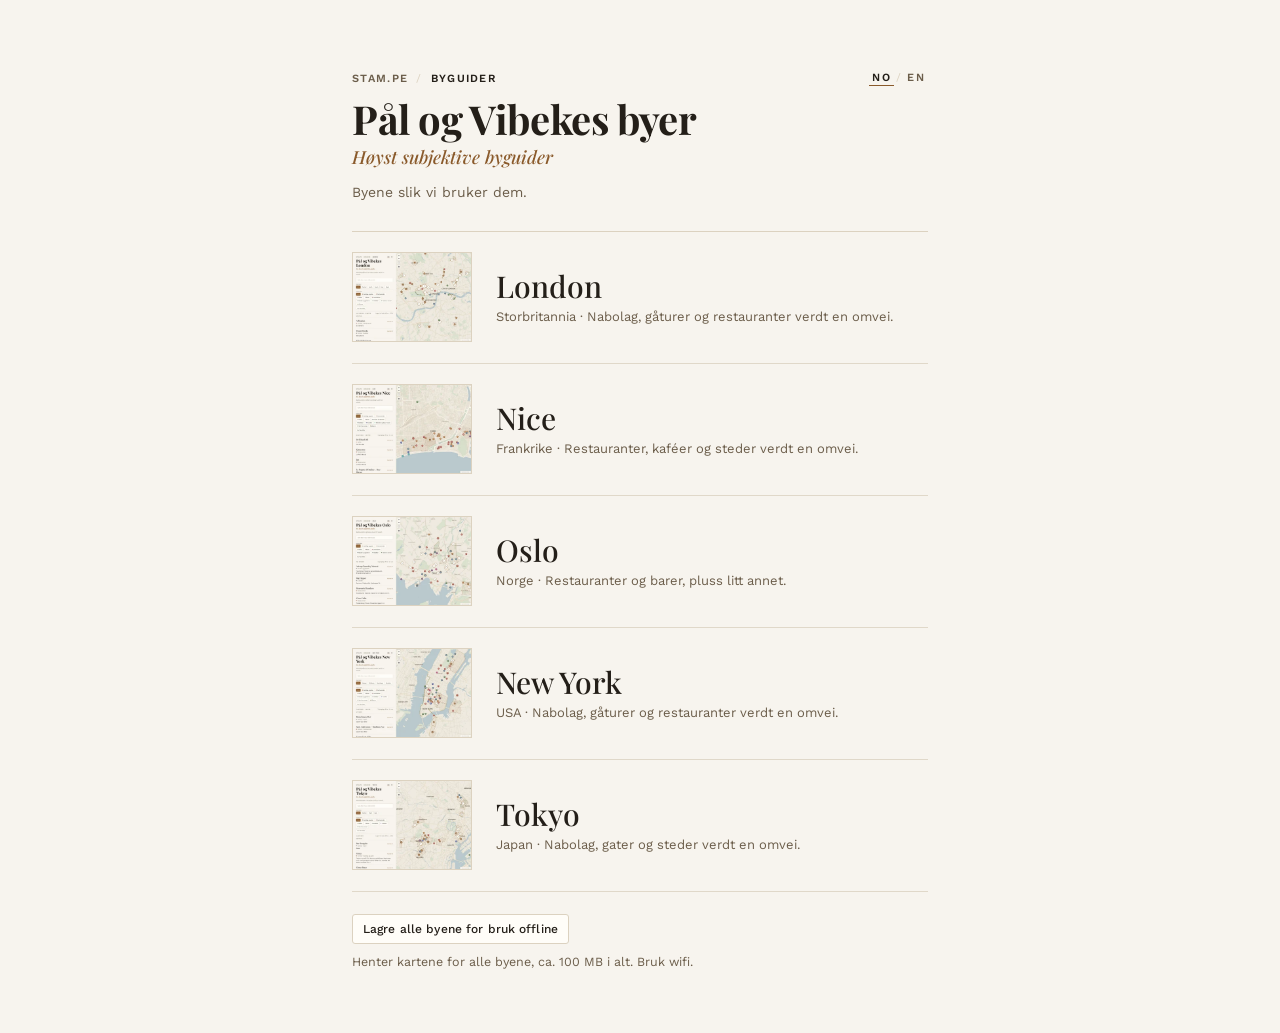
==== index.html @ fcaa3b50 "Forside: Slett ved «Lagre alle byene» sletter bare byguidene Reiseplanleggingen og stam.pe-forsiden " ====
<!DOCTYPE html>
<html lang="no">
<head>
<meta charset="utf-8">
<meta name="viewport" content="width=device-width, initial-scale=1">
<title>Pål og Vibekes byguider</title>
<link rel="apple-touch-icon" href="apple-touch-icon.png">
<meta name="apple-mobile-web-app-title" content="Byguider">
<meta name="mobile-web-app-capable" content="yes">
<meta name="theme-color" content="#F7F4EE">
<meta name="robots" content="noindex, nofollow, noarchive">
<link rel="preconnect" href="https://fonts.googleapis.com">
<link rel="preconnect" href="https://fonts.gstatic.com" crossorigin>
<link href="https://fonts.googleapis.com/css2?family=Playfair+Display:ital,wght@0,500;0,700;1,500&family=Work+Sans:wght@400;500;600&display=swap" rel="stylesheet">
<link rel="stylesheet" href="style.css">
</head>
<body class="forside">

<main class="forside-innhold">
  <header class="sidebar-head forside-head">
    <nav class="smuler" data-t-aria="duErHer">
      <a href="/">stam.pe</a><span class="smule-skille">/</span><span aria-current="page" data-t="byguider">Byguider</span>
      <span class="sprakvalg" role="group" data-t-aria="sprak"><button type="button" data-sprak="no" lang="no">NO</button><span class="smule-skille">/</span><button type="button" data-sprak="en" lang="en">EN</button></span>
    </nav>
    <h1 class="tittel" data-t="tittel">Pål og Vibekes byer</h1>
    <p class="kicker" data-t="kicker">Høyst subjektive byguider</p>
    <p class="ingress" data-t="ingress">Byene slik vi bruker dem.</p>
  </header>
  <nav class="by-liste" id="by-liste" data-t-aria="byer"></nav>
  <section class="offline-boks" id="offline-boks" hidden>
    <button type="button" class="chip" id="lagre-alle" data-t="lagreAlle"></button>
    <p class="offline-merknad" id="offline-merknad" aria-live="polite"></p>
    <p class="offline-lager" id="offline-lager" hidden><span data-t="lagretHer"></span> · <button type="button" class="lenkeknapp" id="slett-lagret" data-t="slett">Slett</button></p>
  </section>
</main>

<script>
/* Offline: sw.js lagrer alle byenes sider og data; kartet lagres når en by åpnes. */
if ('serviceWorker' in navigator) navigator.serviceWorker.register('sw.js').catch(() => {});
</script>
<script>
/* Språk: samme valg og lagring som i app.js (NO / EN, ?lang=en, husket i nettleseren).
   Lista bygges fra byer.json — ny by vises her automatisk. Engelske tekster fra
   feltene land_en, beskrivelse_en og evt. navn_en; mangler de, vises norsk.
   Miniatyr: bilder/<id>.webp (360×270, lages med .claude/miniatyrer.sh), eller feltet «bilde»
   i byer.json. I mørk modus bilder/<id>-mork.webp; mangler den, brukes den lyse. By med status «kommer» eller uten bilde får en tom ramme i samme størrelse. */
const NOKKEL = 'byguider-sprak';
const TEKST = {
  no: { duErHer: 'Du er her', sidetittel: 'Pål og Vibekes byguider', byguider: 'Byguider', tittel: 'Pål og Vibekes byer', kicker: 'Høyst subjektive byguider',
        ingress: 'Byene slik vi bruker dem.', byer: 'Byer', sprak: 'Språk',
        lagreAlle: 'Lagre alle byene for bruk offline',
        lagreMerknad: 'Henter kartene for alle byene, ca. 100 MB i alt. Bruk wifi.',
        lagrer: (by, pst, n, tot) => 'Lagrer ' + by + ' … ' + pst + ' % (' + n + ' av ' + tot + ')',
        ferdig: 'Alle byene er tilgjengelige offline.',
        delvis: 'Noe ble ikke lagret. Prøv igjen.',
        kreverNett: 'Krever nett.',
        lagretHer: 'Byguidene er lagret på denne enheten',
        slett: 'Slett',
        slettSporsmal: 'Slette byguidene fra denne enheten? Kartene lastes ned igjen neste gang du åpner en by med nett.',
        klar: dato => 'Tilgjengelig offline · ' + dato },
  en: { duErHer: 'You are here', sidetittel: 'Pål and Vibeke’s city guides', byguider: 'City guides', tittel: 'Pål and Vibeke’s cities', kicker: 'Opinionated city guides',
        ingress: 'The cities as we use them.', byer: 'Cities', sprak: 'Language',
        lagreAlle: 'Save all cities for offline use',
        lagreMerknad: 'Downloads the maps for all cities, about 100 MB in total. Use Wi-Fi.',
        lagrer: (by, pst, n, tot) => 'Saving ' + by + ' … ' + pst + '% (' + n + ' of ' + tot + ')',
        ferdig: 'All cities are available offline.',
        delvis: 'Something was not saved. Try again.',
        kreverNett: 'Requires a connection.',
        lagretHer: 'The city guides are stored on this device',
        slett: 'Delete',
        slettSporsmal: 'Delete the city guides from this device? The maps will be downloaded again next time you open a city online.',
        klar: dato => 'Available offline · ' + dato }
};

let sprak = (() => {
  const q = new URLSearchParams(location.search).get('lang');
  if (q === 'en' || q === 'no') {
    try { localStorage.setItem(NOKKEL, q); } catch (e) {}
    return q;
  }
  try {
    const l = localStorage.getItem(NOKKEL);
    if (l === 'en' || l === 'no') return l;
  } catch (e) {}
  return 'no';
})();

let byer = [];

function tegn() {
  const T = TEKST[sprak];
  const en = sprak === 'en';
  document.documentElement.lang = sprak;
  document.title = T.sidetittel;
  document.querySelectorAll('[data-t]').forEach(e => { e.textContent = T[e.dataset.t]; });
  document.querySelectorAll('[data-t-aria]').forEach(e => { e.setAttribute('aria-label', T[e.dataset.tAria]); });
  document.querySelectorAll('.sprakvalg [data-sprak]').forEach(b => {
    b.setAttribute('aria-pressed', b.dataset.sprak === sprak ? 'true' : 'false');
  });

  if (!lagrer && !merknadSatt) document.getElementById('offline-merknad').textContent = T.lagreMerknad;
  visLagring();

  const nav = document.getElementById('by-liste');
  nav.innerHTML = '';
  byer.forEach(b => {
    // status: "kommer" = vises dempet og uten lenke
    const klar = b.status !== 'kommer';
    const a = document.createElement(klar ? 'a' : 'div');
    a.className = 'by-lenke' + (klar ? '' : ' er-inaktiv');
    if (klar) a.href = b.id + '/' + (en ? '?lang=en' : '');
    else a.setAttribute('aria-disabled', 'true');
    let bilde;
    if (klar) {
      bilde = document.createElement('img');
      const lys = b.bilde || 'bilder/' + b.id + '.webp';
      const mork = !b.bilde && matchMedia('(prefers-color-scheme: dark)').matches && 'bilder/' + b.id + '-mork.webp';
      bilde.src = mork || lys;
      bilde.alt = '';
      bilde.width = 120;
      bilde.height = 90;
      bilde.addEventListener('error', () => {
        if (mork && !bilde.src.endsWith(lys)) bilde.src = lys;
        else bilde.replaceWith(tomRamme());
      });
    } else bilde = tomRamme();
    bilde.classList.add('miniatyr');
    const tekst = document.createElement('span');
    tekst.className = 'by-tekst';
    const navn = document.createElement('span');
    navn.className = 'by-navn';
    navn.textContent = (en && b.navn_en) || b.navn;
    const meta = document.createElement('span');
    meta.className = 'by-meta';
    meta.textContent = [(en && b.land_en) || b.land, (en && b.beskrivelse_en) || b.beskrivelse]
      .filter(Boolean).join(' · ');
    tekst.append(navn, meta);
    const dato = klar && offlineDato(b.id);
    if (dato) {
      const st = document.createElement('span');
      st.className = 'by-offline';
      st.textContent = T.klar(dato);
      tekst.append(st);
    }
    a.append(bilde, tekst);
    nav.appendChild(a);
  });
}

/* Offline: datoen en by sist ble lagret, satt av app.js og lagreAlle (samme nøkkel). */
const offlineNokkel = id => 'byguider-offline:' + new URL('./', location.href).pathname + id;
function offlineDato(id) {
  let v = null;
  try { v = localStorage.getItem(offlineNokkel(id)); } catch (e) {}
  const d = v ? new Date(v) : null;
  if (!d || isNaN(d)) return null;
  return d.getDate() + (sprak === 'en'
    ? ' ' + 'Jan Feb Mar Apr May Jun Jul Aug Sep Oct Nov Dec'.split(' ')[d.getMonth()]
    : '. ' + 'jan feb mar apr mai jun jul aug sep okt nov des'.split(' ')[d.getMonth()]);
}

/* «Lagre alle byene»: ber sw.js lagre alle byene (lagreByer i sw.js regner ut kartet selv, uten å tegne
   det) og viser fremdriften. Kartstil og MapLibre er de samme som KARTSTIL og RESSURSER i app.js. */
const KARTSTIL = 'https://basemaps.cartocdn.com/gl/voyager-gl-style/style.json';
const MAPLIBRE = ['https://unpkg.com/maplibre-gl@5/dist/maplibre-gl.css', 'https://unpkg.com/maplibre-gl@5/dist/maplibre-gl.js'];
let lagrer = false, merknadSatt = false, igjen = [], feil = 0;

async function lagreAlle() {
  const merknad = document.getElementById('offline-merknad');
  if (lagrer) return;
  if (!navigator.onLine) { merknad.textContent = TEKST[sprak].kreverNett; merknadSatt = true; return; }
  const liste = byer.filter(b => b.status !== 'kommer');
  lagrer = true; feil = 0;
  igjen = liste.map(b => b.id);
  document.getElementById('lagre-alle').disabled = true;
  document.getElementById('slett-lagret').disabled = true;
  merknad.textContent = TEKST[sprak].lagrer(navnPa(liste[0].id), 0, 1, liste.length);
  const adresser = MAPLIBRE.concat(performance.getEntriesByType('resource').map(e => e.name).filter(u => /^https?:/.test(u)));
  const reg = await navigator.serviceWorker.ready;
  reg.active.postMessage({ type: 'lagre', stil: KARTSTIL, adresser: adresser, byer: liste.map(b => ({
    id: b.id,
    side: new URL(b.id + '/', location.href).href,
    data: new URL(b.data || 'data/' + b.id + '.md', location.href).href,
    geometri: b.geometri ? new URL(b.geometri, location.href).href : null
  })) });
}

/* Slett: bare byguidene. stam.pe, byguidene og reiseplanleggingen deler lager, men her slettes bare
   byguidenes lagre (byguider-*, se sw.js), service workeren for denne mappa og datoene for «Tilgjengelig
   offline». Plassbruk vises ikke: nettleseren oppgir bare tallet for hele stam.pe. Linja vises når
   kartene er lagret. «Slett alt» finnes på stam.pe-forsiden. */
async function visLagring() {
  const linje = document.getElementById('offline-lager');
  if (lagrer || !('caches' in window)) return;
  try { linje.hidden = !(await caches.keys()).some(n => n.startsWith('byguider-kart-')); } catch (e) { linje.hidden = true; }
}

async function slettLagret() {
  if (lagrer || !confirm(TEKST[sprak].slettSporsmal)) return;
  const her = new URL('./', location.href).href;
  try {
    const regs = await navigator.serviceWorker.getRegistrations();
    await Promise.all(regs.filter(r => r.scope === her).map(r => r.unregister()));
    await Promise.all((await caches.keys()).filter(n => n.startsWith('byguider-')).map(n => caches.delete(n)));
  } catch (e) {}
  try {
    Object.keys(localStorage).filter(k => k.startsWith('byguider-offline:')).forEach(k => localStorage.removeItem(k));
  } catch (e) {}
  location.reload();
}

const navnPa = id => { const b = byer.find(x => x.id === id) || {}; return (sprak === 'en' && b.navn_en) || b.navn || id; };

if ('serviceWorker' in navigator) {
  navigator.serviceWorker.addEventListener('message', e => {
    const m = e.data || {};
    if (!lagrer || !igjen.includes(m.by)) return;
    const merknad = document.getElementById('offline-merknad');
    const alle = byer.filter(b => b.status !== 'kommer').length;
    const nr = alle - igjen.length + 1;
    if (m.type === 'fremdrift') {
      merknad.textContent = TEKST[sprak].lagrer(navnPa(m.by), Math.floor(100 * m.ferdig / Math.max(1, m.totalt)), nr, alle);
    } else if (m.type === 'lagret') {
      if (m.feilet) feil++;
      else try { localStorage.setItem(offlineNokkel(m.by), new Date().toISOString()); } catch (err) {}
      igjen = igjen.filter(id => id !== m.by);
      if (!igjen.length) {
        lagrer = false;
        merknadSatt = true;
        document.getElementById('lagre-alle').disabled = false;
        document.getElementById('slett-lagret').disabled = false;
      }
      tegn();
      merknad.textContent = igjen.length ? TEKST[sprak].lagrer(navnPa(igjen[0]), 0, nr + 1, alle)
        : feil ? TEKST[sprak].delvis : TEKST[sprak].ferdig;
    }
  });
  navigator.serviceWorker.startMessages();   // Safari leverer ellers ikke meldingene til addEventListener
  document.getElementById('lagre-alle').addEventListener('click', lagreAlle);
  document.getElementById('slett-lagret').addEventListener('click', slettLagret);
  document.getElementById('offline-boks').hidden = false;
}

function tomRamme() {
  const r = document.createElement('span');
  r.className = 'miniatyr er-tom';
  return r;
}

document.addEventListener('click', e => {
  const b = e.target.closest('.sprakvalg [data-sprak]');
  if (!b || b.dataset.sprak === sprak) return;
  sprak = b.dataset.sprak;
  try { localStorage.setItem(NOKKEL, sprak); } catch (err) {}
  const u = new URL(location.href);
  if (sprak === 'en') u.searchParams.set('lang', 'en'); else u.searchParams.delete('lang');
  history.replaceState(history.state, '', u);
  tegn();
});

tegn();
fetch('byer.json')
  .then(r => r.json())
  .then(m => { byer = m.byer || []; tegn(); });
</script>
</body>
</html>
---- style.css ----
/* Byguider — retning A: redaksjonell
   Papirflate, serif kun til navn og titler, ingen skygger, ingen avrundede kort. */

:root {
  --papir:       #F7F4EE;
  --kartflate:   #EFEADF;
  --kort:        #FFFDF8;
  --tekst:       #241F19;
  --dempet:      #6B5D4A;
  --kant:        #DCD2C0;
  --kant-lys:    #E0D8C9;
  --aksent:      #8A5A2B;
  --aksent-hover:#63401D;
  --park:        #D6DFCB;
  --vann:        #B9C9CE;

  --sidebar-bredde: 440px;
}

* { box-sizing: border-box; }

/* hidden-attributtet skal vinne over display: flex o.l. */
[hidden] { display: none !important; }

html, body {
  margin: 0;
  height: 100%;
  background: var(--papir);
  color: var(--tekst);
  font-family: 'Work Sans', system-ui, sans-serif;
  font-size: 16px;
  -webkit-font-smoothing: antialiased;
}

.app {
  display: flex;
  height: 100vh;
  overflow: hidden;
}

/* ---------- Sidebar ---------- */

.sidebar {
  width: var(--sidebar-bredde);
  flex: 0 0 var(--sidebar-bredde);
  border-right: 1px solid var(--kant);
  background: var(--papir);
  display: flex;
  flex-direction: column;
  overflow: hidden;
}

.sidebar-head {
  padding: 34px 32px 20px;
}

/* Brødsmuler: stam.pe / Byguider / London */
.smuler {
  margin: 0 0 12px;
  font-size: 11px;
  font-weight: 600;
  letter-spacing: 0.12em;
  text-transform: uppercase;
  color: var(--dempet);
  display: flex;
  flex-wrap: wrap;
  align-items: baseline;
}

.smuler a {
  color: var(--dempet);
  text-decoration: none;
}

.smuler a:hover { color: var(--aksent); }
.smuler [aria-current] { color: var(--tekst); }
.smule-skille { margin: 0 8px; color: var(--kant); font-weight: 400; }

/* Språkbryter NO / EN — fast øverst til høyre; brødsmulene brytes innenfor plassen til venstre */
.smuler:has(.sprakvalg) { position: relative; padding-right: 72px; row-gap: 6px; }
.sprakvalg {
  position: absolute;
  top: -3px;
  right: 0;
  display: inline-flex;
  align-items: baseline;
  white-space: nowrap;
}
.sprakvalg .smule-skille { margin: 0 2px; }
.sprakvalg button {
  font: inherit;
  letter-spacing: inherit;
  text-transform: inherit;
  color: var(--dempet);
  background: none;
  border: 0;
  border-bottom: 1px solid transparent;
  padding: 2px 3px 1px;
  cursor: pointer;
}
.sprakvalg button:hover { color: var(--aksent); }
.sprakvalg button[aria-pressed="true"] { color: var(--tekst); border-bottom-color: var(--aksent); }
.sprakvalg button:focus-visible { outline: 1px solid var(--aksent); outline-offset: 2px; }

.tittel {
  margin: 0;
  font-family: 'Playfair Display', Georgia, serif;
  font-weight: 700;
  font-size: 40px;
  line-height: 1.08;
  letter-spacing: -0.01em;
}

/* Linja under tittelen: «En høyst subjektiv guide» */
.kicker {
  margin: 6px 0 0;
  font-family: 'Playfair Display', Georgia, serif;
  font-style: italic;
  font-weight: 500;
  font-size: 18px;
  line-height: 1.3;
  color: var(--aksent);
}

.ingress {
  margin: 12px 0 0;
  font-size: 14px;
  line-height: 1.5;
  color: var(--dempet);
  max-width: 34ch;
}

/* ---------- Søk ---------- */

.sok-rad { padding: 4px 32px 18px; position: relative; }

.sok {
  width: 100%;
  height: 44px;
  padding: 0 14px;
  border: 1px solid var(--kant);
  border-radius: 3px;
  background: var(--kort);
  color: var(--tekst);
  font-family: inherit;
  font-size: 14px;
}

.sok::placeholder { color: var(--dempet); opacity: 0.75; }

.sok:focus {
  outline: none;
  border-color: var(--aksent);
}

/* Eget kryss i stedet for nettleserens, som ser ulikt ut (og mangler på iOS). */
.sok { padding-right: 44px; }
.sok::-webkit-search-cancel-button { -webkit-appearance: none; appearance: none; }

.sok-tom {
  position: absolute;
  top: 4px;
  right: 32px;
  width: 44px;
  height: 44px;
  border: 0;
  background: none;
  font-size: 22px;
  line-height: 1;
  color: var(--dempet);
  cursor: pointer;
  padding: 0;
}

.sok-tom[hidden] { display: none; }

@media (hover: hover) and (pointer: fine) {
  .sok-tom:hover { color: var(--aksent); }
}

/* ---------- Filtre ---------- */

.filtre {
  padding: 0 32px 16px;
  display: flex;
  flex-direction: column;
  gap: 12px;
}

/* Hver filtergruppe får en liten etikett; gruppene skilles med en hårstrek. */
.filterblokk + .filterblokk {
  padding-top: 12px;
  border-top: 1px solid var(--kant-lys);
}

.filter-etikett {
  margin: 0 0 7px;
  font-size: 10px;
  font-weight: 600;
  letter-spacing: 0.16em;
  text-transform: uppercase;
  color: var(--dempet);
}

.filtergruppe {
  display: flex;
  flex-wrap: wrap;
  gap: 4px;
}

.chip {
  height: 30px;
  padding: 0 10px;
  border: 1px solid var(--kant);
  border-radius: 3px;
  background: var(--kort);
  color: var(--tekst);
  font-family: inherit;
  font-size: 12px;
  font-weight: 500;
  letter-spacing: 0.01em;
  cursor: pointer;
  display: inline-flex;
  align-items: center;
  gap: 6px;
  transition: border-color 0.12s, color 0.12s, background 0.12s;
}

.chip:hover { border-color: var(--aksent); color: var(--aksent); }

.chip[aria-pressed="true"] {
  background: var(--aksent);
  border-color: var(--aksent);
  color: var(--papir);
}

.chip[aria-pressed="true"]:hover { background: var(--aksent-hover); border-color: var(--aksent-hover); color: var(--papir); }

.chip .prikk {
  width: 7px;
  height: 7px;
  border-radius: 50%;
  flex: 0 0 7px;
}

.chip[aria-pressed="true"] .prikk { box-shadow: inset 0 0 0 1px rgba(255,255,255,0.6); }

.filtergruppe--smal .chip { height: 28px; font-size: 11.5px; }

/* ---------- Tellerlinje ---------- */

.teller-rad {
  margin: 0 32px;
  padding: 14px 0 12px;
  border-top: 1px solid var(--kant-lys);
  display: flex;
  align-items: baseline;
  justify-content: space-between;
}

.teller {
  font-size: 11px;
  font-weight: 600;
  letter-spacing: 0.14em;
  text-transform: uppercase;
  color: var(--dempet);
}

.offline-status {
  font-size: 12px;
  color: var(--dempet);
  text-align: right;
}

.nullstill {
  border: 0;
  background: none;
  padding: 0;
  font-family: inherit;
  font-size: 12px;
  color: var(--aksent);
  cursor: pointer;
  text-decoration: underline;
  text-underline-offset: 3px;
}

.nullstill:hover { color: var(--aksent-hover); }

/* ---------- Liste ---------- */

.liste {
  flex: 1 1 auto;
  overflow-y: auto;
  padding: 0 32px 24px;
}

.sone-hode {
  margin: 20px 0 8px;
  padding-bottom: 6px;
  border-bottom: 1px solid var(--kant-lys);
  font-size: 11px;
  font-weight: 600;
  letter-spacing: 0.16em;
  text-transform: uppercase;
  color: var(--dempet);
}

.liste > .sone-hode:first-child { margin-top: 4px; }

.oppslag {
  position: relative;
  padding: 14px 0 15px;
  border-bottom: 1px solid var(--kant-lys);
  cursor: pointer;
}

.oppslag:hover .oppslag-navn { color: var(--aksent); }

.oppslag.er-valgt {
  padding-left: 14px;
  margin-left: -14px;
  border-left: 2px solid var(--aksent);
}

.oppslag-topp {
  display: flex;
  align-items: baseline;
  justify-content: space-between;
  gap: 12px;
}

.oppslag-navn {
  margin: 0;
  font-family: 'Playfair Display', Georgia, serif;
  font-weight: 500;
  font-size: 21px;
  line-height: 1.2;
  transition: color 0.12s;
}

.favoritt-merke {
  flex: 0 0 auto;
  font-size: 10px;
  font-weight: 600;
  letter-spacing: 0.14em;
  text-transform: uppercase;
  color: var(--aksent);
  white-space: nowrap;
}

.oppslag-meta {
  margin: 5px 0 0;
  font-size: 13px;
  color: var(--dempet);
  display: flex;
  align-items: center;
  gap: 7px;
}

.oppslag-meta .prikk {
  width: 7px;
  height: 7px;
  border-radius: 50%;
  flex: 0 0 7px;
}

.oppslag-notat {
  margin: 7px 0 0;
  font-size: 14px;
  line-height: 1.45;
  color: var(--tekst);
}

/* Ønskeliste (bare med ?onskeliste): sammenslått seksjon nederst, dempede oppslag. */
.onskeliste-hode {
  display: flex;
  align-items: baseline;
  justify-content: space-between;
  width: 100%;
  margin: 28px 0 8px;
  padding: 0 0 6px;
  border: 0;
  border-bottom: 1px solid var(--kant-lys);
  background: none;
  font-family: inherit;
  font-size: 11px;
  font-weight: 600;
  letter-spacing: 0.16em;
  text-transform: uppercase;
  text-align: left;
  color: var(--dempet);
  cursor: pointer;
}

.onskeliste-hode::after {
  content: '+';
  font-size: 15px;
  font-weight: 400;
  letter-spacing: 0;
}

.onskeliste-hode[aria-expanded="true"]::after { content: '\2212'; }

@media (hover: hover) and (pointer: fine) {
  .onskeliste-hode:hover { color: var(--aksent); }
}

.oppslag--onskeliste { opacity: 0.55; }
.oppslag--onskeliste.er-valgt { opacity: 0.8; }

.merke-ikke-besokt {
  display: inline-block;
  margin: 0 0 8px;
  padding: 2px 6px;
  border: 1px solid var(--kant);
  font-size: 10px;
  font-weight: 600;
  letter-spacing: 0.14em;
  text-transform: uppercase;
  color: var(--dempet);
}

.tomt {
  padding: 28px 0;
  font-size: 14px;
  color: var(--dempet);
}

/* ---------- Sidefot ---------- */

.sidebar-fot {
  padding: 13px 32px 15px;
  border-top: 1px solid var(--kant);
  font-size: 12px;
  color: var(--dempet);
}

.sidebar-fot code {
  font-family: ui-monospace, Menlo, monospace;
  font-size: 11px;
}

.til-byer {
  display: block;
  margin-bottom: 6px;
  color: var(--aksent);
  font-weight: 500;
  text-decoration: none;
}

.til-byer::before { content: '← '; }
.til-byer:hover { color: var(--aksent-hover); }

/* ---------- Forside: liste over byer ---------- */

.forside { height: auto; }

.forside-innhold {
  max-width: 640px;
  margin: 0 auto;
  padding: 72px 32px 64px;
}

.sidebar-head.forside-head { padding: 0 0 28px; border-bottom: 1px solid var(--kant); }

.by-lenke {
  display: grid;
  grid-template-columns: 120px 1fr;
  align-items: center;
  gap: 0 24px;
  padding: 20px 0 21px;
  border-bottom: 1px solid var(--kant-lys);
  color: var(--tekst);
  text-decoration: none;
}

.by-navn {
  display: block;
  font-family: 'Playfair Display', Georgia, serif;
  font-weight: 500;
  font-size: 30px;
  line-height: 1.15;
  transition: color 0.12s;
}

.by-meta {
  display: block;
  margin-top: 6px;
  font-size: 13px;
  color: var(--dempet);
}

.by-lenke:hover .by-navn { color: var(--aksent); }

/* Miniatyr av byens åpningsside, 4:3. Tom ramme når bildet mangler. */
.miniatyr {
  display: block;
  width: 120px;
  height: 90px;
  border: 1px solid var(--kant);
  background: var(--kort);
}
.miniatyr.er-tom { border-color: var(--kant-lys); background: transparent; }

/* By som ikke er klar ennå: dempet og ikke klikkbar */
.by-lenke.er-inaktiv { cursor: default; }
.by-lenke.er-inaktiv .by-navn,
.by-lenke.er-inaktiv:hover .by-navn { color: var(--kant); }
.by-lenke.er-inaktiv .by-meta { color: var(--kant); }

/* Offline: status per by og «Lagre alle byene» under lista */
.by-offline {
  display: block;
  margin-top: 3px;
  font-size: 13px;
  color: var(--aksent);
}
.offline-boks { padding: 22px 0 0; }
.offline-boks .chip:disabled { opacity: 0.55; cursor: default; }
.offline-merknad {
  margin: 10px 0 0;
  font-size: 12.5px;
  color: var(--dempet);
}
.offline-lager {
  margin: 4px 0 0;
  font-size: 12.5px;
  color: var(--dempet);
}
.lenkeknapp {
  padding: 0;
  border: 0;
  background: none;
  font: inherit;
  color: var(--aksent);
  text-decoration: underline;
  text-underline-offset: 2px;
  cursor: pointer;
}
.lenkeknapp:disabled { color: var(--dempet); text-decoration: none; cursor: default; }

/* ---------- Kart ---------- */

.kartflate {
  position: relative;
  flex: 1 1 auto;
  background: var(--kartflate);
}

#kart {
  position: absolute;
  inset: 0;
  background: var(--kartflate);
}

/* Skjult til byens utsnitt er satt (se kart-venter i app.js), så tonet inn. */
#kart .maplibregl-canvas { transition: opacity 0.2s; }
#kart.kart-venter .maplibregl-canvas { opacity: 0; }
@media (prefers-reduced-motion: reduce) { #kart .maplibregl-canvas { transition: none; } }

.maplibregl-map {
  font-family: 'Work Sans', system-ui, sans-serif;
  background: var(--kartflate);
}

/* Zoomknapper */
.maplibregl-ctrl-group {
  background: var(--kort);
  border: 1px solid var(--kant);
  border-radius: 0;
  box-shadow: none !important;
}

.maplibregl-ctrl-group button { width: 30px; height: 30px; }
.maplibregl-ctrl-group button + button { border-top: 1px solid var(--kant); }
.maplibregl-ctrl-group button:hover { background-color: var(--papir) !important; }

.ktrl-hjem { display: flex; align-items: center; justify-content: center; color: var(--tekst); }

/* Egen posisjon: blå, som i kartapper ellers — ingen kategori bruker blått,
   så prikken skiller seg fra stedene. Større enn standard, med hvit kant,
   skygge og en rolig puls (3,5 s). */
.maplibregl-user-location-dot.maplibregl-user-location-dot {
  width: 18px;
  height: 18px;
  background-color: #2F6FD0;
}
.maplibregl-user-location-dot.maplibregl-user-location-dot::after {
  width: 24px;
  height: 24px;
  border-width: 3px;
  top: -3px;
  left: -3px;
}
.maplibregl-user-location-dot.maplibregl-user-location-dot::before {
  width: 18px;
  height: 18px;
  background-color: #2F6FD0;
  animation: egen-posisjon-puls 3.5s ease-out infinite;
}
@keyframes egen-posisjon-puls {
  0%   { transform: scale(1);   opacity: 0.55; }
  70%  { transform: scale(3.2); opacity: 0; }
  100% { transform: scale(3.2); opacity: 0; }
}
/* «Reduser bevegelse» (iOS) / «Fjern animasjoner» (Android) er ofte slått på på mobil.
   Da slo pulsen seg helt av. I stedet: en glorie som står stille og bare toner inn og ut. */
@keyframes egen-posisjon-glorie {
  0%, 100% { opacity: 0.1; }
  50%      { opacity: 0.4; }
}
@media (prefers-reduced-motion: reduce) {
  .maplibregl-user-location-dot.maplibregl-user-location-dot::before {
    transform: scale(2.4);
    animation: egen-posisjon-glorie 3.5s ease-in-out infinite;
  }
}
.maplibregl-user-location-dot.maplibregl-user-location-dot-stale { background-color: #8A96A8; }
.maplibregl-user-location-dot.maplibregl-user-location-dot-stale::before { display: none; }
.maplibregl-user-location-accuracy-circle { background-color: rgba(47, 111, 208, 0.10); }

.maplibregl-ctrl-attrib {
  background: rgba(255,253,248,0.88) !important;
  border-top: 1px solid var(--kant-lys);
  border-left: 1px solid var(--kant-lys);
  color: var(--dempet);
  font-size: 10px;
}

.maplibregl-ctrl-attrib a { color: var(--dempet); }

/* Popup i papirstil */
.pop .maplibregl-popup-content {
  padding: 14px 16px;
  min-width: 180px;
  background: var(--kort);
  border: 1px solid var(--kant);
  border-radius: 2px;
  box-shadow: none;
  color: var(--tekst);
  font-family: 'Work Sans', system-ui, sans-serif;
}

.pop.maplibregl-popup-anchor-bottom .maplibregl-popup-tip,
.pop.maplibregl-popup-anchor-bottom-left .maplibregl-popup-tip,
.pop.maplibregl-popup-anchor-bottom-right .maplibregl-popup-tip { border-top-color: var(--kort); }
.pop.maplibregl-popup-anchor-top .maplibregl-popup-tip,
.pop.maplibregl-popup-anchor-top-left .maplibregl-popup-tip,
.pop.maplibregl-popup-anchor-top-right .maplibregl-popup-tip { border-bottom-color: var(--kort); }
.pop.maplibregl-popup-anchor-left .maplibregl-popup-tip { border-right-color: var(--kort); }
.pop.maplibregl-popup-anchor-right .maplibregl-popup-tip { border-left-color: var(--kort); }

/* Infoboksen kan dras bort fra gatene (flyttbarPopup i app.js). */
.pop .maplibregl-popup-content { touch-action: none; }
.pop .pop-notat { touch-action: pan-y; }
.pop.er-flyttet .maplibregl-popup-tip { visibility: hidden; }
.pop.drar { user-select: none; -webkit-user-select: none; }
@media (hover: hover) and (pointer: fine) {
  .pop .maplibregl-popup-content { cursor: grab; }
  .pop.drar .maplibregl-popup-content { cursor: grabbing; }
  .pop .maplibregl-popup-content :is(a, button) { cursor: pointer; }
}

.pop .maplibregl-popup-close-button {
  top: 2px;
  right: 4px;
  font-size: 18px;
  color: var(--dempet);
  background: none;
}

.pop .maplibregl-popup-close-button:hover { color: var(--aksent); }

/* Navnelapp ved hover */
.tips { pointer-events: none; }
.tips .maplibregl-popup-content {
  padding: 5px 8px;
  background: #fff;
  border-radius: 3px;
  box-shadow: 0 1px 3px rgba(0,0,0,0.4);
  color: #222;
  font-size: 12px;
  white-space: nowrap;
}
.tips .maplibregl-popup-tip { display: none; }

.pop-navn {
  margin: 0;
  font-family: 'Playfair Display', Georgia, serif;
  font-weight: 500;
  font-size: 19px;
  line-height: 1.2;
}

.pop-meta {
  margin: 5px 0 0;
  font-size: 12px;
  letter-spacing: 0.02em;
  color: var(--dempet);
}

.pop-gater {
  margin: 6px 0 0;
  font-size: 12px;
  font-weight: 500;
  color: var(--aksent);
}

.pop-notat { margin: 8px 0 0; font-size: 13px; line-height: 1.45; white-space: pre-line; max-height: 220px; overflow-y: auto; }
.pop-les { margin: 8px 0 0; font-size: 13px; line-height: 1.45; }
.pop-les a, .pop-notat a { color: var(--aksent); text-decoration: underline; text-underline-offset: 3px; }
@media (hover: hover) and (pointer: fine) { .pop-les a:hover, .pop-notat a:hover { color: var(--aksent-hover); } }

.pop-lenker {
  margin: 10px 0 0;
  display: flex;
  flex-wrap: wrap;
  align-items: baseline;
}

.pop-skille { margin: 0 8px; color: var(--kant); }

button.pop-lenke {
  border: 0;
  padding: 0;
  background: none;
  font-family: inherit;
  cursor: pointer;
}

.pop-lenke {
  display: inline-block;
  font-size: 12px;
  font-weight: 500;
  color: var(--aksent);
  text-decoration: underline;
  text-underline-offset: 3px;
}

.pop-lenke:hover { color: var(--aksent-hover); }

/* Desktop: hele sidepanelet ruller (ett rullefelt), tellerlinjen blir liggende øverst. */
@media (min-width: 901px) {
  .sidebar { overflow-y: auto; overscroll-behavior: contain; }
  .sidebar > * { flex-shrink: 0; }
  .liste { flex: 1 0 auto; overflow: visible; }
  .teller-rad { position: sticky; top: 0; z-index: 2; background: var(--papir); }
}

/* ---------- Mobil ---------- */

@media (max-width: 900px) {
  .app { flex-direction: column; height: auto; min-height: 100vh; overflow: visible; }
  .sidebar { width: 100%; flex: none; border-right: 0; border-bottom: 1px solid var(--kant); order: 2; overflow: visible; }
  .liste { overflow: visible; }
  .kartflate { order: 1; flex: none; height: 58vh; min-height: 340px; }
  .sidebar-head { padding: 26px 20px 16px; }
  .tittel { font-size: 32px; }
  .sok-rad, .filtre, .liste { padding-left: 20px; padding-right: 20px; }
  .sok-tom { right: 20px; }
  /* Under 16 px zoomer iOS inn når feltet får fokus. */
  .sok { font-size: 16px; }
  .chip { height: 34px; }                 /* litt større trykkflate på mobil */
  .teller-rad { margin-left: 20px; margin-right: 20px; }
  .sidebar-fot { padding-left: 20px; padding-right: 20px; }
  /* Rutekortet holdes lavt, så ruten synes over det; notatet ruller. */
  .forside-innhold { padding: 40px 20px 48px; }
  .sprakvalg { top: -7px; }
  .sprakvalg button { padding: 6px 5px 3px; }   /* større trykkflate på mobil */
  .by-navn { font-size: 26px; }
}

@media (max-width: 600px) {
  .by-lenke { grid-template-columns: 76px 1fr; gap: 0 14px; align-items: start; }
  .miniatyr { width: 76px; height: 57px; margin-top: 4px; }
}

/* ---------- Mørk modus (prøve) ----------
   Samme variabler som over, mørke og varme, som på stam.pe (mork.css der).
   Kartpaletten byttes i app.js (MORK). */
@media (prefers-color-scheme: dark) {
  :root {
    color-scheme: dark;
    --papir:       #1B1814;
    --kartflate:   #221E19;
    --kort:        #24201B;
    --tekst:       #ECE5D8;
    --dempet:      #A6987F;
    --kant:        #4A4136;
    --kant-lys:    #362F27;
    --aksent:      #C99158;
    --aksent-hover:#E0AA72;
    --park:        #283024;
    --vann:        #1C282C;
  }
  .maplibregl-ctrl-attrib { background: rgba(36,32,27,0.88) !important; }
  .maplibregl-ctrl-attrib a { color: var(--dempet) !important; }
  .tips .maplibregl-popup-content { background: var(--kort); color: var(--tekst); }
  .maplibregl-ctrl-group { background: var(--kort); }
  .maplibregl-ctrl-group button + button { border-top-color: var(--kant-lys); }
  .maplibregl-ctrl button .maplibregl-ctrl-icon { filter: invert(0.88) sepia(0.2); }
}
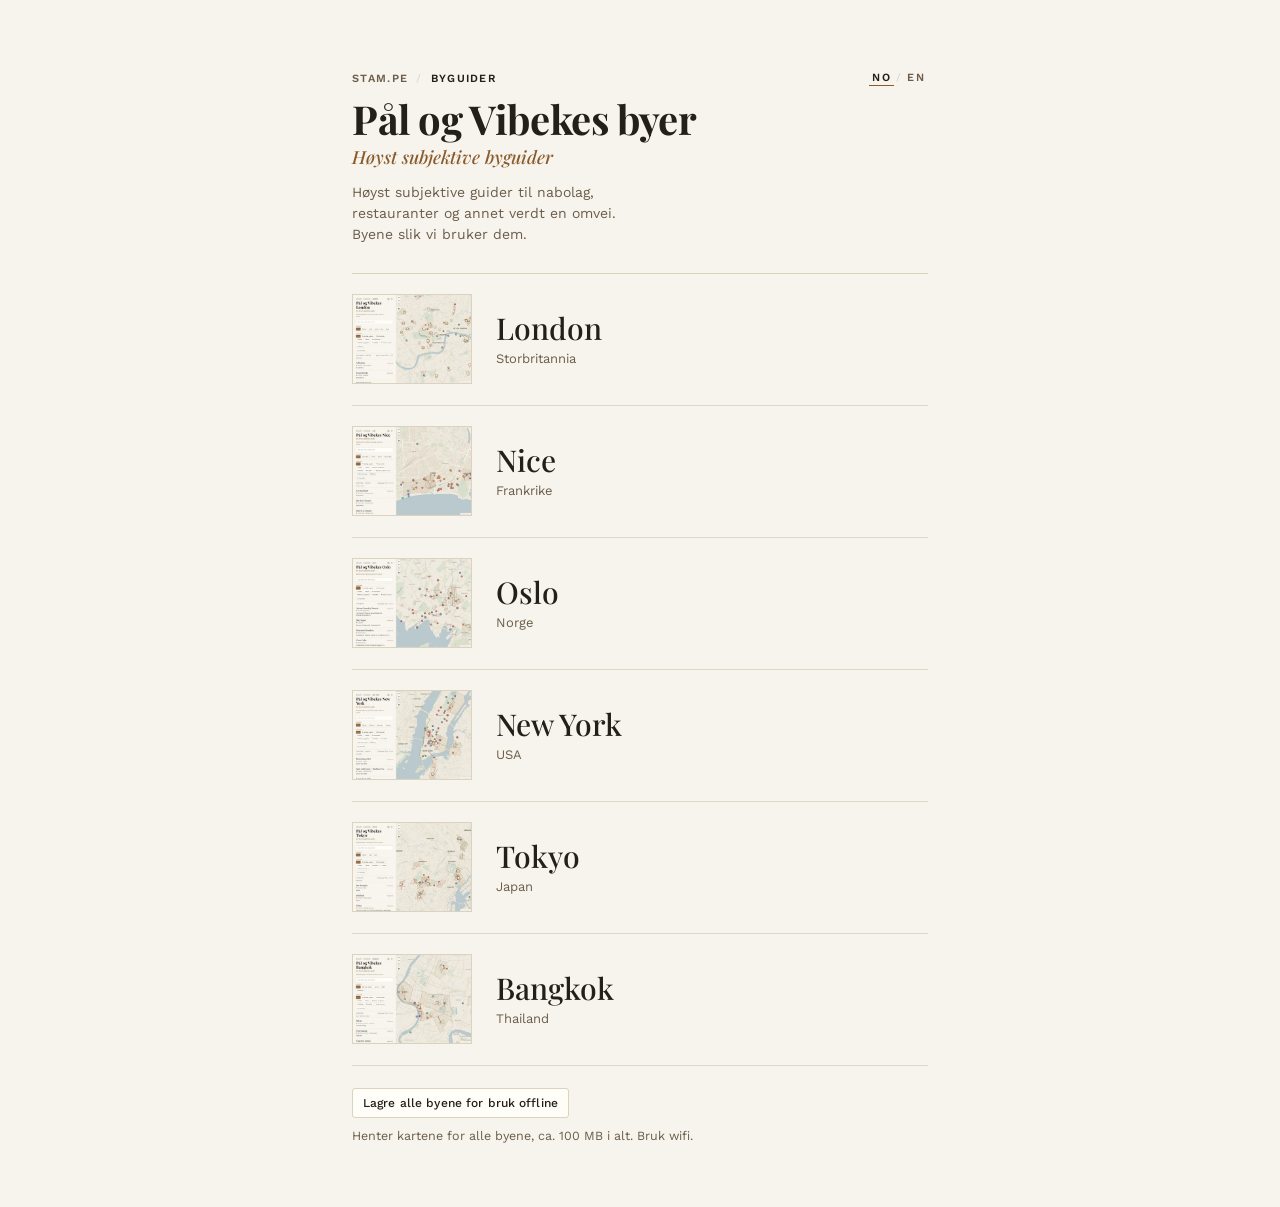
==== commit 21bce56e: "Forside: utvidet ingress, byene uten brødtekst Co-Authored-By: Claude Opus 5.5 <noreply@anthropic.co" ====
--- a/index.html
+++ b/index.html
@@ -24,7 +24,7 @@
     </nav>
     <h1 class="tittel" data-t="tittel">Pål og Vibekes byer</h1>
     <p class="kicker" data-t="kicker">Høyst subjektive byguider</p>
-    <p class="ingress" data-t="ingress">Byene slik vi bruker dem.</p>
+    <p class="ingress" data-t="ingress">Høyst subjektive guider til nabolag, restauranter og annet verdt en omvei. Byene slik vi bruker dem.</p>
   </header>
   <nav class="by-liste" id="by-liste" data-t-aria="byer"></nav>
   <section class="offline-boks" id="offline-boks" hidden>
@@ -47,7 +47,7 @@
 const NOKKEL = 'byguider-sprak';
 const TEKST = {
   no: { duErHer: 'Du er her', sidetittel: 'Pål og Vibekes byguider', byguider: 'Byguider', tittel: 'Pål og Vibekes byer', kicker: 'Høyst subjektive byguider',
-        ingress: 'Byene slik vi bruker dem.', byer: 'Byer', sprak: 'Språk',
+        ingress: 'Høyst subjektive guider til nabolag, restauranter og annet verdt en omvei. Byene slik vi bruker dem.', byer: 'Byer', sprak: 'Språk',
         lagreAlle: 'Lagre alle byene for bruk offline',
         lagreMerknad: 'Henter kartene for alle byene, ca. 100 MB i alt. Bruk wifi.',
         lagrer: (by, pst, n, tot) => 'Lagrer ' + by + ' … ' + pst + ' % (' + n + ' av ' + tot + ')',
@@ -59,7 +59,7 @@
         slettSporsmal: 'Slette byguidene fra denne enheten? Kartene lastes ned igjen neste gang du åpner en by med nett.',
         klar: dato => 'Tilgjengelig offline · ' + dato },
   en: { duErHer: 'You are here', sidetittel: 'Pål and Vibeke’s city guides', byguider: 'City guides', tittel: 'Pål and Vibeke’s cities', kicker: 'Opinionated city guides',
-        ingress: 'The cities as we use them.', byer: 'Cities', sprak: 'Language',
+        ingress: 'Opinionated guides to neighbourhoods, restaurants and more worth a detour. The cities as we use them.', byer: 'Cities', sprak: 'Language',
         lagreAlle: 'Save all cities for offline use',
         lagreMerknad: 'Downloads the maps for all cities, about 100 MB in total. Use Wi-Fi.',
         lagrer: (by, pst, n, tot) => 'Saving ' + by + ' … ' + pst + '% (' + n + ' of ' + tot + ')',
--- a/style.css
+++ b/style.css
@@ -72,7 +72,7 @@
   text-decoration: none;
 }
 
-.smuler a:hover { color: var(--aksent); }
+@media (hover: hover) and (pointer: fine) { .smuler a:hover { color: var(--aksent); } }
 .smuler [aria-current] { color: var(--tekst); }
 .smule-skille { margin: 0 8px; color: var(--kant); font-weight: 400; }
 
@@ -98,7 +98,7 @@
   padding: 2px 3px 1px;
   cursor: pointer;
 }
-.sprakvalg button:hover { color: var(--aksent); }
+@media (hover: hover) and (pointer: fine) { .sprakvalg button:hover { color: var(--aksent); } }
 .sprakvalg button[aria-pressed="true"] { color: var(--tekst); border-bottom-color: var(--aksent); }
 .sprakvalg button:focus-visible { outline: 1px solid var(--aksent); outline-offset: 2px; }
 
@@ -226,7 +226,7 @@
   transition: border-color 0.12s, color 0.12s, background 0.12s;
 }
 
-.chip:hover { border-color: var(--aksent); color: var(--aksent); }
+@media (hover: hover) and (pointer: fine) { .chip:hover { border-color: var(--aksent); color: var(--aksent); } }
 
 .chip[aria-pressed="true"] {
   background: var(--aksent);
@@ -234,7 +234,7 @@
   color: var(--papir);
 }
 
-.chip[aria-pressed="true"]:hover { background: var(--aksent-hover); border-color: var(--aksent-hover); color: var(--papir); }
+@media (hover: hover) and (pointer: fine) { .chip[aria-pressed="true"]:hover { background: var(--aksent-hover); border-color: var(--aksent-hover); color: var(--papir); } }
 
 .chip .prikk {
   width: 7px;
@@ -284,7 +284,7 @@
   text-underline-offset: 3px;
 }
 
-.nullstill:hover { color: var(--aksent-hover); }
+@media (hover: hover) and (pointer: fine) { .nullstill:hover { color: var(--aksent-hover); } }
 
 /* ---------- Liste ---------- */
 
@@ -314,7 +314,7 @@
   cursor: pointer;
 }
 
-.oppslag:hover .oppslag-navn { color: var(--aksent); }
+@media (hover: hover) and (pointer: fine) { .oppslag:hover .oppslag-navn { color: var(--aksent); } }
 
 .oppslag.er-valgt {
   padding-left: 14px;
@@ -449,7 +449,7 @@
 }
 
 .til-byer::before { content: '← '; }
-.til-byer:hover { color: var(--aksent-hover); }
+@media (hover: hover) and (pointer: fine) { .til-byer:hover { color: var(--aksent-hover); } }
 
 /* ---------- Forside: liste over byer ---------- */
 
@@ -490,7 +490,7 @@
   color: var(--dempet);
 }
 
-.by-lenke:hover .by-navn { color: var(--aksent); }
+@media (hover: hover) and (pointer: fine) { .by-lenke:hover .by-navn { color: var(--aksent); } }
 
 /* Miniatyr av byens åpningsside, 4:3. Tom ramme når bildet mangler. */
 .miniatyr {
@@ -573,7 +573,7 @@
 
 .maplibregl-ctrl-group button { width: 30px; height: 30px; }
 .maplibregl-ctrl-group button + button { border-top: 1px solid var(--kant); }
-.maplibregl-ctrl-group button:hover { background-color: var(--papir) !important; }
+@media (hover: hover) and (pointer: fine) { .maplibregl-ctrl-group button:hover { background-color: var(--papir) !important; } }
 
 .ktrl-hjem { display: flex; align-items: center; justify-content: center; color: var(--tekst); }
 
@@ -669,7 +669,7 @@
   background: none;
 }
 
-.pop .maplibregl-popup-close-button:hover { color: var(--aksent); }
+@media (hover: hover) and (pointer: fine) { .pop .maplibregl-popup-close-button:hover { color: var(--aksent); } }
 
 /* Navnelapp ved hover */
 .tips { pointer-events: none; }
@@ -737,7 +737,7 @@
   text-underline-offset: 3px;
 }
 
-.pop-lenke:hover { color: var(--aksent-hover); }
+@media (hover: hover) and (pointer: fine) { .pop-lenke:hover { color: var(--aksent-hover); } }
 
 /* Desktop: hele sidepanelet ruller (ett rullefelt), tellerlinjen blir liggende øverst. */
 @media (min-width: 901px) {
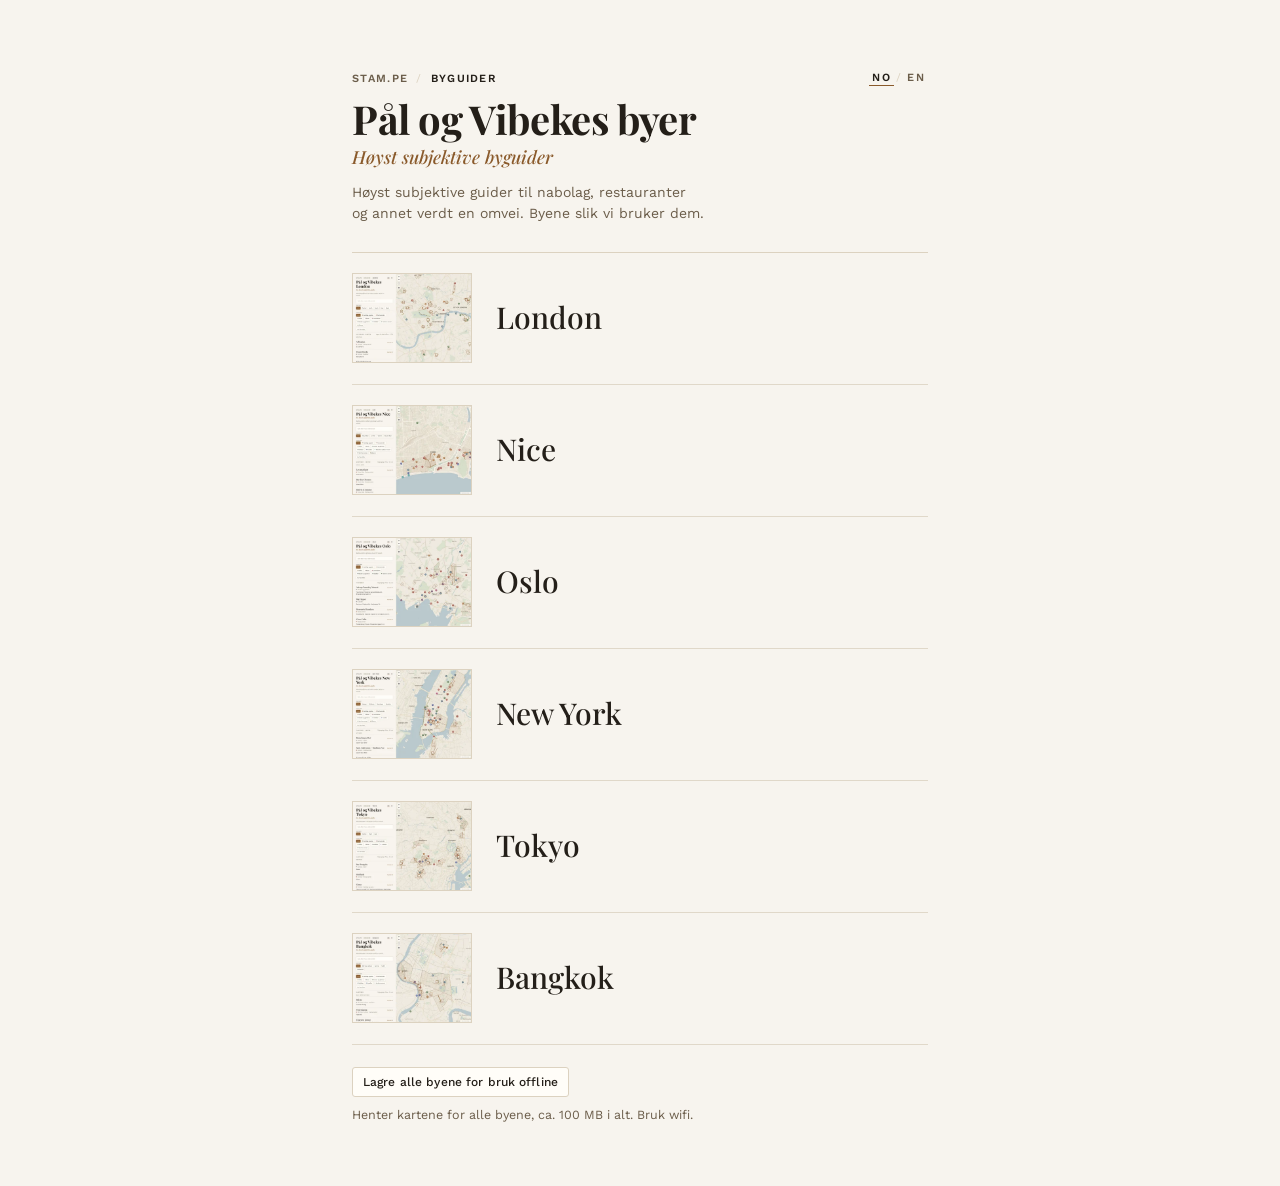
==== commit 813ca9de: "Forside: byene uten land, bredere ingress Lista viser bare bynavnet (land og beskrivelse er fjernet " ====
--- a/index.html
+++ b/index.html
@@ -40,8 +40,8 @@
 </script>
 <script>
 /* Språk: samme valg og lagring som i app.js (NO / EN, ?lang=en, husket i nettleseren).
-   Lista bygges fra byer.json — ny by vises her automatisk. Engelske tekster fra
-   feltene land_en, beskrivelse_en og evt. navn_en; mangler de, vises norsk.
+   Lista bygges fra byer.json — ny by vises her automatisk. Engelsk navn fra
+   feltet navn_en hvis det finnes. Lista viser bare navnet, uten land eller beskrivelse.
    Miniatyr: bilder/<id>.webp (360×270, lages med .claude/miniatyrer.sh), eller feltet «bilde»
    i byer.json. I mørk modus bilder/<id>-mork.webp; mangler den, brukes den lyse. By med status «kommer» eller uten bilde får en tom ramme i samme størrelse. */
 const NOKKEL = 'byguider-sprak';
@@ -130,11 +130,7 @@
     const navn = document.createElement('span');
     navn.className = 'by-navn';
     navn.textContent = (en && b.navn_en) || b.navn;
-    const meta = document.createElement('span');
-    meta.className = 'by-meta';
-    meta.textContent = [(en && b.land_en) || b.land, (en && b.beskrivelse_en) || b.beskrivelse]
-      .filter(Boolean).join(' · ');
-    tekst.append(navn, meta);
+    tekst.append(navn);
     const dato = klar && offlineDato(b.id);
     if (dato) {
       const st = document.createElement('span');
--- a/style.css
+++ b/style.css
@@ -462,6 +462,7 @@
 }
 
 .sidebar-head.forside-head { padding: 0 0 28px; border-bottom: 1px solid var(--kant); }
+.forside-head .ingress { max-width: none; text-wrap: balance; }
 
 .by-lenke {
   display: grid;
@@ -483,13 +484,6 @@
   transition: color 0.12s;
 }
 
-.by-meta {
-  display: block;
-  margin-top: 6px;
-  font-size: 13px;
-  color: var(--dempet);
-}
-
 @media (hover: hover) and (pointer: fine) { .by-lenke:hover .by-navn { color: var(--aksent); } }
 
 /* Miniatyr av byens åpningsside, 4:3. Tom ramme når bildet mangler. */
@@ -506,7 +500,6 @@
 .by-lenke.er-inaktiv { cursor: default; }
 .by-lenke.er-inaktiv .by-navn,
 .by-lenke.er-inaktiv:hover .by-navn { color: var(--kant); }
-.by-lenke.er-inaktiv .by-meta { color: var(--kant); }
 
 /* Offline: status per by og «Lagre alle byene» under lista */
 .by-offline {
@@ -771,8 +764,8 @@
 }
 
 @media (max-width: 600px) {
-  .by-lenke { grid-template-columns: 76px 1fr; gap: 0 14px; align-items: start; }
-  .miniatyr { width: 76px; height: 57px; margin-top: 4px; }
+  .by-lenke { grid-template-columns: 76px 1fr; gap: 0 14px; }
+  .miniatyr { width: 76px; height: 57px; }
 }
 
 /* ---------- Mørk modus (prøve) ----------
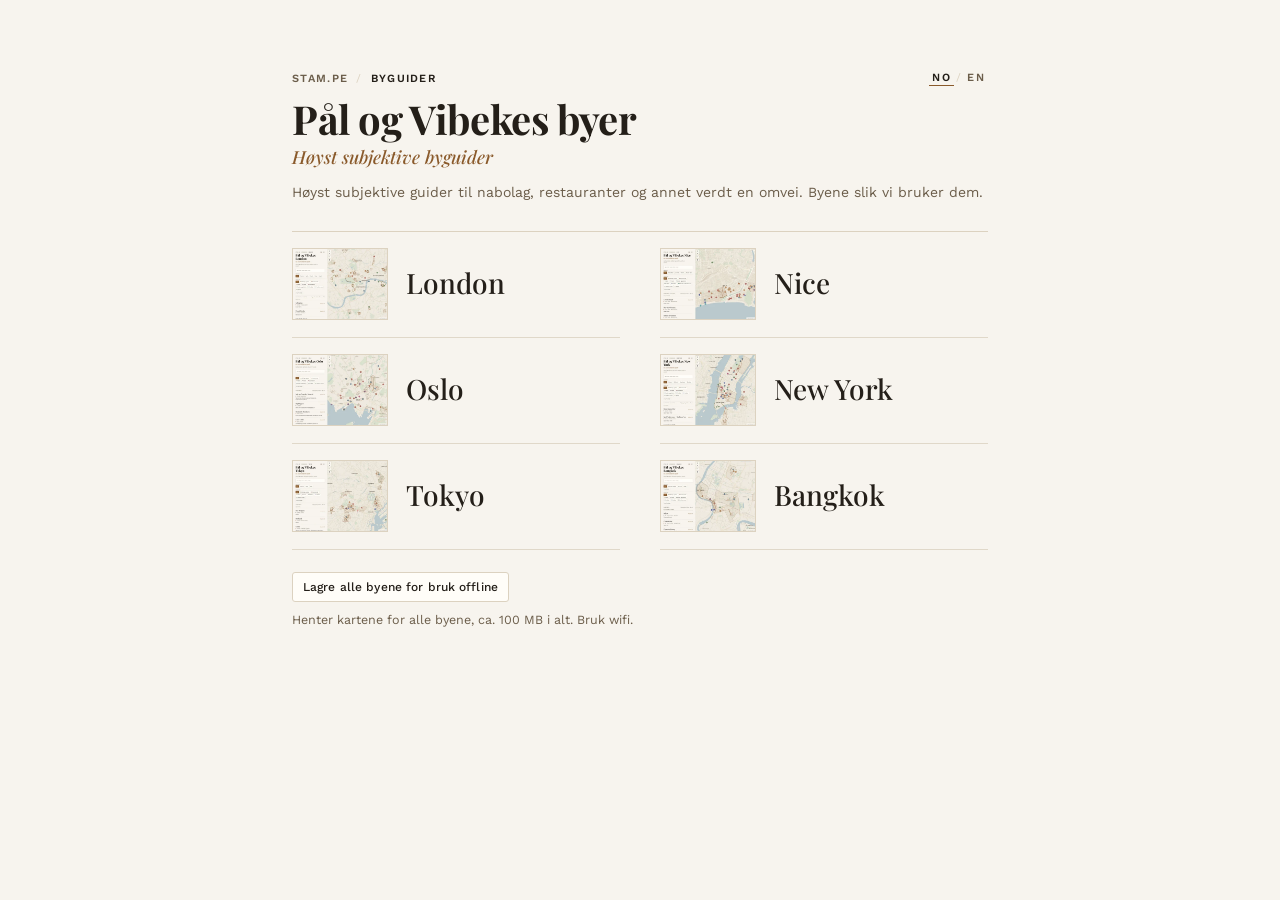
==== commit 98946787: "Første utkast Berlin" ====
--- a/index.html
+++ b/index.html
@@ -43,7 +43,8 @@
    Lista bygges fra byer.json — ny by vises her automatisk. Engelsk navn fra
    feltet navn_en hvis det finnes. Lista viser bare navnet, uten land eller beskrivelse.
    Miniatyr: bilder/<id>.webp (360×270, lages med .claude/miniatyrer.sh), eller feltet «bilde»
-   i byer.json. I mørk modus bilder/<id>-mork.webp; mangler den, brukes den lyse. By med status «kommer» eller uten bilde får en tom ramme i samme størrelse. */
+   i byer.json. I mørk modus bilder/<id>-mork.webp; mangler den, brukes den lyse. By med status «kommer» eller uten bilde får en tom ramme i samme størrelse.
+   By med «skjult»: true vises ikke her og tas ikke med i «Lagre alle byene», men guiden virker på /<id>/. */
 const NOKKEL = 'byguider-sprak';
 const TEKST = {
   no: { duErHer: 'Du er her', sidetittel: 'Pål og Vibekes byguider', byguider: 'Byguider', tittel: 'Pål og Vibekes byer', kicker: 'Høyst subjektive byguider',
@@ -257,7 +258,7 @@
 tegn();
 fetch('byer.json')
   .then(r => r.json())
-  .then(m => { byer = m.byer || []; tegn(); });
+  .then(m => { byer = (m.byer || []).filter(b => !b.skjult); tegn(); });
 </script>
 </body>
 </html>
--- a/style.css
+++ b/style.css
@@ -30,6 +30,9 @@
   font-family: 'Work Sans', system-ui, sans-serif;
   font-size: 16px;
   -webkit-font-smoothing: antialiased;
+  /* Ellers forstørrer iPhone teksten når telefonen ligger. */
+  -webkit-text-size-adjust: 100%;
+  text-size-adjust: 100%;
 }
 
 .app {
@@ -510,6 +513,15 @@
 }
 .offline-boks { padding: 22px 0 0; }
 .offline-boks .chip:disabled { opacity: 0.55; cursor: default; }
+
+/* Mac og andre brede skjermer: byene i to kolonner, med mindre miniatyrer, så lista blir halvparten så høy */
+@media (min-width: 901px) {
+  .forside-innhold { max-width: 760px; }
+  .by-liste { display: grid; grid-template-columns: 1fr 1fr; column-gap: 40px; }
+  .by-lenke { grid-template-columns: 96px 1fr; gap: 0 18px; padding: 16px 0 17px; }
+  .by-liste .miniatyr { width: 96px; height: 72px; }
+  .by-navn { font-size: 28px; }
+}
 .offline-merknad {
   margin: 10px 0 0;
   font-size: 12.5px;
@@ -739,6 +751,9 @@
   .liste { flex: 1 0 auto; overflow: visible; }
   .teller-rad { position: sticky; top: 0; z-index: 2; background: var(--papir); }
 }
+
+/* Knapp nederst til venstre i kartet som ruller ned til menyen. Bare på mobil, stående (se under). */
+.til-lista { display: none; }
 
 /* ---------- Mobil ---------- */
 
@@ -761,6 +776,41 @@
   .sprakvalg { top: -7px; }
   .sprakvalg button { padding: 6px 5px 3px; }   /* større trykkflate på mobil */
   .by-navn { font-size: 26px; }
+  .til-lista {
+    display: block;
+    position: absolute;
+    left: 10px;
+    bottom: 10px;
+    z-index: 2;
+    height: 34px;
+    padding: 0 12px;
+    border: 1px solid var(--kant);
+    border-radius: 3px;
+    background: var(--kort);
+    color: var(--tekst);
+    font-family: inherit;
+    font-size: 13px;
+    font-weight: 500;
+    cursor: pointer;
+  }
+}
+
+/* Liggende mobil: lav og bred skjerm. Menyen i en smal kolonne til venstre som ruller for seg,
+   kartet til høyre i full høyde — som på Mac. Stående oppsett ville gitt et kart som fyller skjermen
+   og menyen utenfor. Samme spørring som liggendeMobil i app.js. */
+@media (max-width: 900px) and (orientation: landscape) and (max-height: 500px) {
+  .app { flex-direction: row; height: 100vh; height: 100dvh; min-height: 0; overflow: hidden; }
+  .sidebar {
+    width: 320px; flex: 0 0 320px; order: 0;
+    border-right: 1px solid var(--kant); border-bottom: 0;
+    overflow-y: auto; overscroll-behavior: contain;
+  }
+  .sidebar > * { flex-shrink: 0; }
+  .liste { flex: 1 0 auto; overflow: visible; }
+  .kartflate { order: 0; flex: 1 1 auto; height: auto; min-height: 0; }
+  .sidebar-head { padding: 18px 20px 12px; }
+  .tittel { font-size: 26px; }
+  .til-lista { display: none; }
 }
 
 @media (max-width: 600px) {
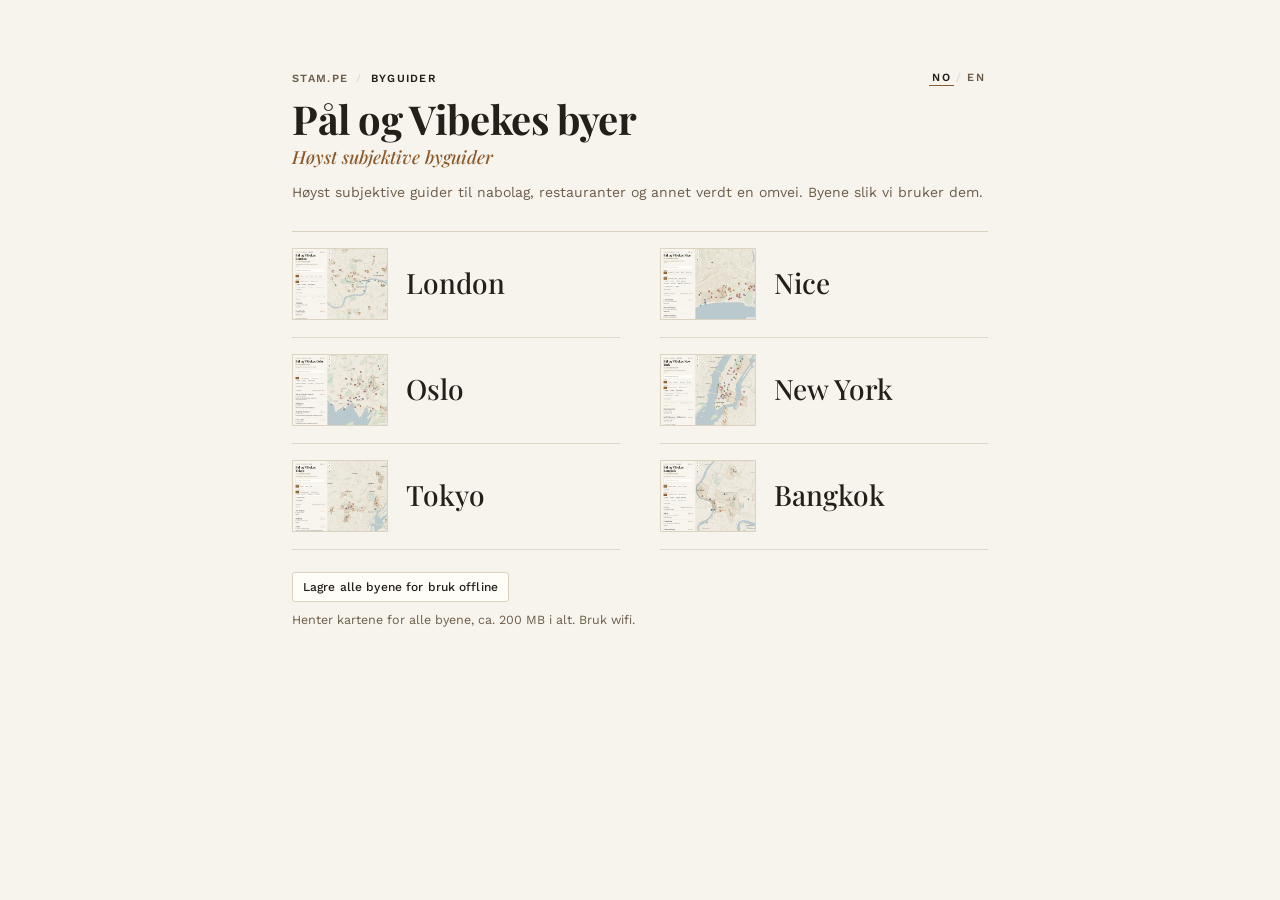
==== commit e312c8cf: "Oppdater anslått offline-størrelse til ca. 200 MB Co-Authored-By: Claude Opus 5.5 <noreply@anthropic" ====
--- a/index.html
+++ b/index.html
@@ -4,11 +4,23 @@
 <meta charset="utf-8">
 <meta name="viewport" content="width=device-width, initial-scale=1">
 <title>Pål og Vibekes byguider</title>
-<link rel="apple-touch-icon" href="apple-touch-icon.png">
+<link rel="apple-touch-icon" href="ikon-frimerke.png">
 <meta name="apple-mobile-web-app-title" content="Byguider">
 <meta name="mobile-web-app-capable" content="yes">
 <meta name="theme-color" content="#F7F4EE">
 <meta name="robots" content="noindex, nofollow, noarchive">
+<meta property="og:type" content="website">
+<meta property="og:url" content="https://stam.pe/byguider/">
+<meta property="og:site_name" content="stam.pe">
+<meta property="og:title" content="Byguider">
+<meta property="og:description" content="Høyst subjektive byguider: London, Nice, Oslo, New York, Tokyo og Bangkok.">
+<meta property="og:image" content="https://stam.pe/byguider/bilder/deling.png">
+<meta property="og:image:width" content="1200">
+<meta property="og:image:height" content="630">
+<meta property="og:image:alt" content="Postkort med frimerker, og teksten «Byguider»">
+<meta property="og:locale" content="nb_NO">
+<meta property="og:locale:alternate" content="en_GB">
+<meta name="twitter:card" content="summary_large_image">
 <link rel="preconnect" href="https://fonts.googleapis.com">
 <link rel="preconnect" href="https://fonts.gstatic.com" crossorigin>
 <link href="https://fonts.googleapis.com/css2?family=Playfair+Display:ital,wght@0,500;0,700;1,500&family=Work+Sans:wght@400;500;600&display=swap" rel="stylesheet">
@@ -50,7 +62,7 @@
   no: { duErHer: 'Du er her', sidetittel: 'Pål og Vibekes byguider', byguider: 'Byguider', tittel: 'Pål og Vibekes byer', kicker: 'Høyst subjektive byguider',
         ingress: 'Høyst subjektive guider til nabolag, restauranter og annet verdt en omvei. Byene slik vi bruker dem.', byer: 'Byer', sprak: 'Språk',
         lagreAlle: 'Lagre alle byene for bruk offline',
-        lagreMerknad: 'Henter kartene for alle byene, ca. 100 MB i alt. Bruk wifi.',
+        lagreMerknad: 'Henter kartene for alle byene, ca. 200 MB i alt. Bruk wifi.',
         lagrer: (by, pst, n, tot) => 'Lagrer ' + by + ' … ' + pst + ' % (' + n + ' av ' + tot + ')',
         ferdig: 'Alle byene er tilgjengelige offline.',
         delvis: 'Noe ble ikke lagret. Prøv igjen.',
@@ -62,7 +74,7 @@
   en: { duErHer: 'You are here', sidetittel: 'Pål and Vibeke’s city guides', byguider: 'City guides', tittel: 'Pål and Vibeke’s cities', kicker: 'Opinionated city guides',
         ingress: 'Opinionated guides to neighbourhoods, restaurants and more worth a detour. The cities as we use them.', byer: 'Cities', sprak: 'Language',
         lagreAlle: 'Save all cities for offline use',
-        lagreMerknad: 'Downloads the maps for all cities, about 100 MB in total. Use Wi-Fi.',
+        lagreMerknad: 'Downloads the maps for all cities, about 200 MB in total. Use Wi-Fi.',
         lagrer: (by, pst, n, tot) => 'Saving ' + by + ' … ' + pst + '% (' + n + ' of ' + tot + ')',
         ferdig: 'All cities are available offline.',
         delvis: 'Something was not saved. Try again.',
--- a/style.css
+++ b/style.css
@@ -716,12 +716,15 @@
 .pop-les a, .pop-notat a { color: var(--aksent); text-decoration: underline; text-underline-offset: 3px; }
 @media (hover: hover) and (pointer: fine) { .pop-les a:hover, .pop-notat a:hover { color: var(--aksent-hover); } }
 
+/* To linjer: lenkene ut (veibeskrivelse, Google Maps, nettside), så lenkene i kartet (zoom inn, del). */
 .pop-lenker {
   margin: 10px 0 0;
   display: flex;
   flex-wrap: wrap;
   align-items: baseline;
 }
+
+.pop-lenker + .pop-lenker { margin-top: 6px; }
 
 .pop-skille { margin: 0 8px; color: var(--kant); }
 
@@ -793,6 +796,16 @@
     font-weight: 500;
     cursor: pointer;
   }
+  /* Kartet er rullet ut av syne: knappen står fast nederst til venstre og fører tilbake til kartet.
+     Godt inn fra kanten, så den ikke havner i den runde skjermkanten på telefoner. */
+  .til-lista--kart {
+    position: fixed;
+    z-index: 5;
+    left: calc(20px + env(safe-area-inset-left));
+    bottom: calc(24px + env(safe-area-inset-bottom));
+  }
+  /* Plass under siste rad, så den faste knappen ikke dekker bunnteksten. */
+  .sidebar-fot { padding-bottom: 76px; }
 }
 
 /* Liggende mobil: lav og bred skjerm. Menyen i en smal kolonne til venstre som ruller for seg,
@@ -811,6 +824,7 @@
   .sidebar-head { padding: 18px 20px 12px; }
   .tittel { font-size: 26px; }
   .til-lista { display: none; }
+  .sidebar-fot { padding-bottom: 15px; }
 }
 
 @media (max-width: 600px) {
